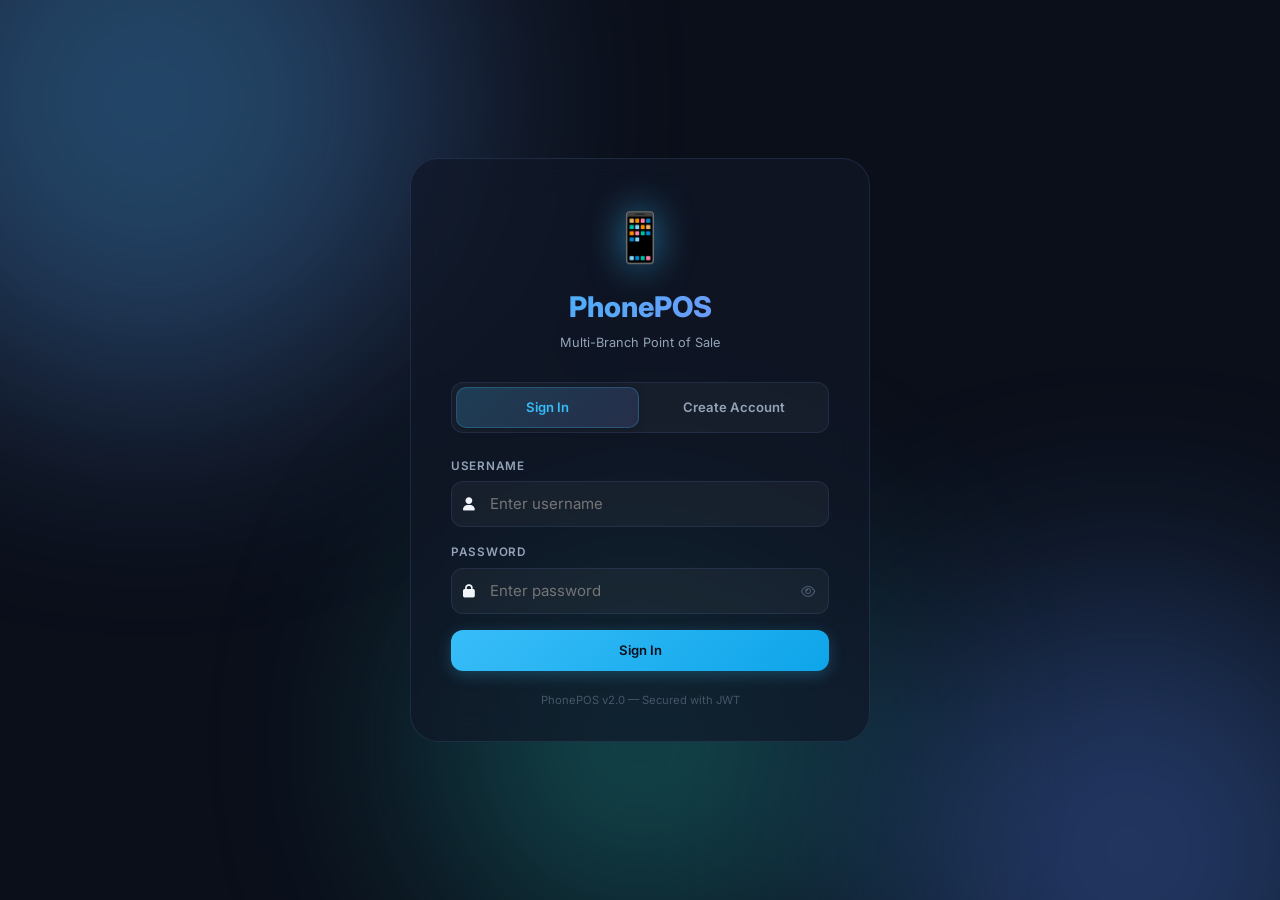
==== frontend/index.html @ 52d99f7e "Stable Version: Login and Dashboard Working" ====
<!DOCTYPE html>
<html lang="en">
<head>
  <meta charset="UTF-8" />
  <meta name="viewport" content="width=device-width, initial-scale=1.0" />
  <title>PhonePOS — Sign In</title>
  <meta name="description" content="Multi-branch phone shop point of sale system. Secure login and account setup." />
  <link rel="preconnect" href="https://fonts.googleapis.com" />
  <link href="https://fonts.googleapis.com/css2?family=Inter:wght@300;400;500;600;700;800&display=swap" rel="stylesheet" />
  <link rel="stylesheet" href="css/style.css" />
  <link rel="stylesheet" href="https://cdnjs.cloudflare.com/ajax/libs/font-awesome/6.5.0/css/all.min.css" crossorigin="anonymous" referrerpolicy="no-referrer" />
</head>
<body class="auth-page">

  <!-- Animated background -->
  <div class="auth-bg">
    <div class="auth-blob blob-1"></div>
    <div class="auth-blob blob-2"></div>
    <div class="auth-blob blob-3"></div>
  </div>

  <div class="auth-card glass" id="authCard">

    <!-- Logo -->
    <div class="auth-logo">
      <div class="logo-icon">📱</div>
      <h1 class="auth-title">PhonePOS</h1>
      <p class="auth-subtitle">Multi-Branch Point of Sale</p>
    </div>

    <!-- Tab switcher -->
    <div class="auth-tabs" id="authTabs">
      <button class="auth-tab active" id="tabLogin"    data-tab="login">Sign In</button>
      <button class="auth-tab"        id="tabRegister" data-tab="register">Create Account</button>
    </div>

    <!-- ── LOGIN FORM ───────────────────────────────────────── -->
    <form id="loginForm" class="auth-form" autocomplete="off">
      <div class="form-group">
        <label for="loginUsername">Username</label>
        <div class="input-wrap">
          <span class="input-icon"><i class="fa-solid fa-user"></i></span>
          <input type="text" id="loginUsername" placeholder="Enter username"
                 required autocomplete="username" />
        </div>
      </div>

      <div class="form-group">
        <label for="loginPassword">Password</label>
        <div class="input-wrap">
          <span class="input-icon"><i class="fa-solid fa-lock"></i></span>
          <input type="password" id="loginPassword" placeholder="Enter password"
                 required autocomplete="current-password" />
          <button type="button" class="pwd-toggle" data-target="loginPassword"><i class="fa-regular fa-eye"></i></button>
        </div>
      </div>

      <div id="loginError" class="alert alert-error hidden"></div>

      <button type="submit" class="btn btn-primary btn-full" id="loginBtn">
        <span class="btn-text">Sign In</span>
        <span class="btn-loader hidden">⏳ Signing in…</span>
      </button>
    </form>

    <!-- ── CREATE ACCOUNT FORM ─────────────────────────────── -->
    <form id="registerForm" class="auth-form hidden" autocomplete="off">

      <!-- First-time setup notice -->
      <div id="setupNotice" class="setup-notice hidden">
        <div class="setup-notice-icon"><i class="fa-solid fa-rocket"></i></div>
        <div>
          <strong>First-Time Setup</strong>
          <p>No accounts exist yet. This will create the <em>admin</em> account for your system.</p>
        </div>
      </div>

      <!-- Already has users — locked -->
      <div id="registrationClosed" class="setup-notice setup-notice-locked hidden">
        <div class="setup-notice-icon"><i class="fa-solid fa-lock"></i></div>
        <div>
          <strong>Registration Closed</strong>
          <p>Ask your system admin to create an account for you, then sign in above.</p>
        </div>
      </div>

      <div id="registerFields">
        <div class="form-group">
          <label for="regUsername">Username</label>
          <div class="input-wrap">
            <span class="input-icon"><i class="fa-solid fa-user"></i></span>
            <input type="text" id="regUsername" placeholder="Choose a username"
                   minlength="3" required autocomplete="off" />
          </div>
        </div>

        <div class="form-group">
          <label for="regPassword">Password</label>
          <div class="input-wrap">
            <span class="input-icon"><i class="fa-solid fa-lock"></i></span>
            <input type="password" id="regPassword" placeholder="Minimum 8 characters"
                   minlength="8" required autocomplete="new-password" />
            <button type="button" class="pwd-toggle" data-target="regPassword"><i class="fa-regular fa-eye"></i></button>
          </div>
        </div>

        <div class="form-group">
          <label for="regConfirm">Confirm Password</label>
          <div class="input-wrap">
            <span class="input-icon"><i class="fa-solid fa-check"></i></span>
            <input type="password" id="regConfirm" placeholder="Re-enter password"
                   minlength="8" required autocomplete="new-password" />
            <button type="button" class="pwd-toggle" data-target="regConfirm"><i class="fa-regular fa-eye"></i></button>
          </div>
        </div>

        <!-- Shop fields (only shown during first-time setup) -->
        <div id="shopFields" class="shop-fields hidden">
          <div class="section-divider">
            <span>Branch Details</span>
          </div>
          <div class="form-group">
            <label for="regShopName">Branch / Shop Name</label>
            <div class="input-wrap">
              <span class="input-icon"><i class="fa-solid fa-store"></i></span>
              <input type="text" id="regShopName" placeholder="e.g. Main Branch"
                     value="Main Branch" />
            </div>
          </div>
          <div class="form-group">
            <label for="regShopLocation">Location</label>
            <div class="input-wrap">
              <span class="input-icon"><i class="fa-solid fa-location-dot"></i></span>
              <input type="text" id="regShopLocation" placeholder="e.g. Nairobi CBD" />
            </div>
          </div>
        </div>

        <div id="registerError" class="alert alert-error hidden"></div>

        <button type="submit" class="btn btn-primary btn-full" id="registerBtn">
          <span class="btn-text">Create Admin Account</span>
          <span class="btn-loader hidden">⏳ Creating…</span>
        </button>
      </div>
    </form>

    <p class="auth-footer">PhonePOS v2.0 &mdash; Secured with JWT</p>
  </div>

  <script src="js/api.js"></script>
  <script src="js/login.js"></script>
</body>
</html>
---- frontend/css/style.css ----
/* ==========================================================
   PhonePOS — Premium Dark UI
   ========================================================== */

/* ── Google Font ──────────────────────────────────────────── */
@import url('https://fonts.googleapis.com/css2?family=Inter:wght@300;400;500;600;700;800&display=swap');

/* ── Design Tokens ────────────────────────────────────────── */
:root {
  /* Palette */
  --clr-bg:          #0b0f1a;
  --clr-surface:     #111827;
  --clr-surface-2:   #1a2233;
  --clr-border:      rgba(99, 131, 200, 0.15);
  --clr-primary:     #38bdf8;
  --clr-primary-dk:  #0ea5e9;
  --clr-accent:      #818cf8;
  --clr-success:     #34d399;
  --clr-danger:      #f87171;
  --clr-warning:     #fbbf24;
  --clr-cash:        #34d399;
  --clr-mpesa:       #38bdf8;
  --clr-card:        #818cf8;

  /* Text */
  --txt-primary:     #f1f5f9;
  --txt-secondary:   #94a3b8;
  --txt-muted:       #475569;

  /* Glass */
  --glass-bg:        rgba(17, 24, 39, 0.7);
  --glass-border:    rgba(99, 131, 200, 0.18);
  --glass-blur:      18px;

  /* Sidebar */
  --sidebar-w:       230px;
  --sidebar-collapsed: 60px;

  /* Spacing & radius */
  --radius-sm:  6px;
  --radius-md:  12px;
  --radius-lg:  20px;
  --radius-xl:  28px;
  --gap:        24px;

  /* Transitions */
  --ease:  cubic-bezier(.4,0,.2,1);
  --t-fast: 150ms;
  --t-med:  250ms;
}

/* ── Reset & Base ─────────────────────────────────────────── */
*, *::before, *::after { box-sizing: border-box; margin: 0; padding: 0; }

html { font-size: 15px; scroll-behavior: smooth; }

body {
  font-family: 'Inter', system-ui, sans-serif;
  background:  var(--clr-bg);
  color:       var(--txt-primary);
  line-height: 1.6;
  min-height:  100vh;
}

a { color: inherit; text-decoration: none; }

/* ── Font Awesome icon sizing ──────────────────────────────── */
.nav-icon i          { font-size: 1.15rem; width: 1.2rem; text-align: center; }
.logo-icon i         { font-size: 2rem; }
.input-icon i        { font-size: .9rem; }
.kpi-icon i          { font-size: 1.6rem; }
.setup-notice-icon i { font-size: 1.4rem; }
.shop-card-icon i    { font-size: 2rem; opacity: .9; }
.btn-logout i        { font-size: .9rem; }
.pwd-toggle i        { font-size: .85rem; pointer-events: none; }
.modal-close i       { font-size: .85rem; pointer-events: none; }
.btn-icon i          { font-size: .8rem; pointer-events: none; }

input, select, button, textarea { font: inherit; }
img { display: block; max-width: 100%; }

/* ── Scrollbar ────────────────────────────────────────────── */
::-webkit-scrollbar { width: 5px; height: 5px; }
::-webkit-scrollbar-track { background: transparent; }
::-webkit-scrollbar-thumb { background: var(--clr-surface-2); border-radius: 999px; }

/* ── Glassmorphism ────────────────────────────────────────── */
.glass {
  background:    var(--glass-bg);
  border:        1px solid var(--glass-border);
  backdrop-filter: blur(var(--glass-blur));
  -webkit-backdrop-filter: blur(var(--glass-blur));
}

/* ── Utility ──────────────────────────────────────────────── */
.hidden { display: none !important; }
.mono   { font-family: 'Courier New', monospace; letter-spacing: .03em; font-size: .85em; }

/* ═══════════════════════════════════════════════════════════
   AUTH PAGE (Login)
   ═══════════════════════════════════════════════════════════ */
.auth-page {
  display:         flex;
  align-items:     center;
  justify-content: center;
  min-height:      100vh;
  overflow:        hidden;
  position:        relative;
}

.auth-bg {
  position: fixed;
  inset:    0;
  z-index:  0;
  pointer-events: none;
}

.auth-blob {
  position:      absolute;
  border-radius: 50%;
  filter:        blur(120px);
  opacity:       .35;
  animation:     blobFloat 8s ease-in-out infinite alternate;
}
.blob-1 {
  width:  600px; height: 600px;
  background: radial-gradient(circle, #38bdf8, #818cf8);
  top: -200px; left: -150px;
}
.blob-2 {
  width:  500px; height: 500px;
  background: radial-gradient(circle, #6366f1, #38bdf8);
  bottom: -200px; right: -100px;
  animation-delay: 4s;
}

@keyframes blobFloat {
  from { transform: translate(0, 0) scale(1); }
  to   { transform: translate(30px, 40px) scale(1.07); }
}

.blob-3 {
  width:  400px; height: 400px;
  background: radial-gradient(circle, #34d399, #0ea5e9);
  top: 60%; left: 50%;
  transform: translateX(-50%);
  animation-delay: 2s;
}

.auth-card {
  position:  relative;
  z-index:   1;
  width:     min(460px, 94vw);
  padding:   40px 40px 32px;
  border-radius: var(--radius-xl);
  animation: fadeUp .5s var(--ease) both;
}

@keyframes fadeUp {
  from { opacity: 0; transform: translateY(30px); }
  to   { opacity: 1; transform: translateY(0); }
}

.auth-logo { text-align: center; margin-bottom: 28px; }

.logo-icon {
  font-size:   3.2rem;
  display:     block;
  margin-bottom: 8px;
  filter:      drop-shadow(0 0 18px rgba(56,189,248,.6));
}

.auth-title {
  font-size: 1.9rem;
  font-weight: 800;
  background: linear-gradient(135deg, var(--clr-primary), var(--clr-accent));
  -webkit-background-clip: text;
  -webkit-text-fill-color: transparent;
  background-clip: text;
}

.auth-subtitle {
  font-size: .85rem;
  color: var(--txt-secondary);
  margin-top: 4px;
}

/* ── Auth Tabs ───────────────────────────────────────────── */
.auth-tabs {
  display:       flex;
  gap:           4px;
  background:    rgba(255,255,255,.04);
  border:        1px solid var(--clr-border);
  border-radius: var(--radius-md);
  padding:       4px;
  margin-bottom: 24px;
}

.auth-tab {
  flex:          1;
  padding:       9px;
  border:        none;
  border-radius: calc(var(--radius-md) - 2px);
  background:    transparent;
  color:         var(--txt-secondary);
  font-size:     .875rem;
  font-weight:   600;
  cursor:        pointer;
  transition:    all var(--t-med) var(--ease);
}

.auth-tab:hover { color: var(--txt-primary); }

.auth-tab.active {
  background:  linear-gradient(135deg, rgba(56,189,248,.2), rgba(129,140,248,.15));
  color:       var(--clr-primary);
  border:      1px solid rgba(56,189,248,.25);
  box-shadow:  0 2px 8px rgba(0,0,0,.2);
}

/* ── Setup Notice ────────────────────────────────────────── */
.setup-notice {
  display:       flex;
  gap:           12px;
  align-items:   flex-start;
  padding:       14px 16px;
  border-radius: var(--radius-md);
  margin-bottom: 18px;
  background:    rgba(56,189,248,.08);
  border:        1px solid rgba(56,189,248,.2);
  font-size:     .82rem;
  line-height:   1.5;
}

.setup-notice strong { display: block; color: var(--clr-primary); margin-bottom: 2px; }
.setup-notice p      { color: var(--txt-secondary); margin: 0; }
.setup-notice-icon   { font-size: 1.5rem; flex-shrink: 0; }

.setup-notice-locked {
  background: rgba(251,191,36,.07);
  border:     1px solid rgba(251,191,36,.2);
}
.setup-notice-locked strong { color: var(--clr-warning); }

/* ── Section divider ─────────────────────────────────────── */
.section-divider {
  display:     flex;
  align-items: center;
  gap:         10px;
  margin:      4px 0 14px;
  font-size:   .72rem;
  font-weight: 700;
  color:       var(--txt-muted);
  text-transform: uppercase;
  letter-spacing: .08em;
}
.section-divider::before,
.section-divider::after {
  content:    '';
  flex:       1;
  height:     1px;
  background: var(--clr-border);
}

/* ── Success flash ───────────────────────────────────────── */
.auth-success-flash {
  position:      absolute;
  bottom:        16px;
  left:          50%;
  transform:     translateX(-50%);
  background:    rgba(52,211,153,.15);
  border:        1px solid rgba(52,211,153,.3);
  color:         var(--clr-success);
  padding:       10px 20px;
  border-radius: var(--radius-md);
  font-size:     .85rem;
  font-weight:   500;
  white-space:   nowrap;
  animation:     fadeUp .3s var(--ease);
}

.auth-form { display: flex; flex-direction: column; gap: 16px; }

.auth-footer {
  text-align:  center;
  color:       var(--txt-muted);
  font-size:   .75rem;
  margin-top:  20px;
}

.shop-fields { display: flex; flex-direction: column; gap: 14px; margin-top: 4px; }

/* ═══════════════════════════════════════════════════════════
   APP PAGE LAYOUT
   ═══════════════════════════════════════════════════════════ */
.app-page {
  display:        grid;
  grid-template-columns: var(--sidebar-w) 1fr;
  min-height:     100vh;
}

/* ── Sidebar ──────────────────────────────────────────────── */
.sidebar {
  position:   sticky;
  top:        0;
  height:     100vh;
  display:    flex;
  flex-direction: column;
  background: var(--clr-surface);
  border-right: 1px solid var(--clr-border);
  padding:    20px 12px;
  overflow-y: auto;
  z-index:    100;
}

.sidebar-logo {
  display:     flex;
  align-items: center;
  gap:         10px;
  padding:     8px 10px 24px;
}

.sidebar-logo .logo-icon { font-size: 1.6rem; filter: drop-shadow(0 0 10px rgba(56,189,248,.5)); }
.logo-label { font-size: 1.1rem; font-weight: 700; color: var(--txt-primary); letter-spacing: .02em; }

.sidebar-nav { flex: 1; display: flex; flex-direction: column; gap: 4px; }

.nav-item {
  display:       flex;
  align-items:   center;
  gap:           10px;
  padding:       10px 12px;
  border-radius: var(--radius-md);
  color:         var(--txt-secondary);
  font-size:     .875rem;
  font-weight:   500;
  transition:    all var(--t-fast) var(--ease);
}
.nav-item:hover {
  background: rgba(56,189,248,.08);
  color: var(--txt-primary);
}
.nav-item.active {
  background: linear-gradient(135deg, rgba(56,189,248,.15), rgba(129,140,248,.1));
  color: var(--clr-primary);
  border: 1px solid rgba(56,189,248,.2);
}
.nav-icon { font-size: 1.1rem; }

.sidebar-footer {
  display:     flex;
  align-items: center;
  gap:         8px;
  padding-top: 16px;
  border-top:  1px solid var(--clr-border);
}

.user-chip { display: flex; align-items: center; gap: 8px; flex: 1; min-width: 0; }

.user-avatar {
  width:         34px;
  height:        34px;
  border-radius: 50%;
  background:    linear-gradient(135deg, var(--clr-primary), var(--clr-accent));
  display:       flex;
  align-items:   center;
  justify-content: center;
  font-size:     .9rem;
  font-weight:   700;
  flex-shrink:   0;
}

.user-info { display: flex; flex-direction: column; min-width: 0; }
.user-name { font-size: .8rem; font-weight: 600; white-space: nowrap; overflow: hidden; text-overflow: ellipsis; }
.user-role { font-size: .7rem; color: var(--txt-secondary); text-transform: capitalize; }

.btn-logout {
  background:    none;
  border:        none;
  cursor:        pointer;
  font-size:     1.1rem;
  color:         var(--txt-muted);
  padding:       4px;
  border-radius: var(--radius-sm);
  transition:    color var(--t-fast);
}
.btn-logout:hover { color: var(--clr-danger); }

/* ── Main Content ─────────────────────────────────────────── */
.main-content {
  display:        flex;
  flex-direction: column;
  padding:        var(--gap);
  gap:            var(--gap);
  min-height:     100vh;
  overflow-x:     hidden;
}

/* ── Topbar ───────────────────────────────────────────────── */
.topbar {
  display:     flex;
  align-items: center;
  justify-content: space-between;
  gap:         16px;
  flex-wrap:   wrap;
}

.topbar-left { display: flex; align-items: center; gap: 12px; }

.page-title { font-size: 1.5rem; font-weight: 700; letter-spacing: -.02em; }

.shop-badge {
  background:    rgba(56,189,248,.1);
  border:        1px solid rgba(56,189,248,.25);
  color:         var(--clr-primary);
  font-size:     .75rem;
  font-weight:   600;
  padding:       4px 12px;
  border-radius: 999px;
}

.topbar-right { display: flex; align-items: center; gap: 10px; }
.topbar-time  { font-size: .82rem; color: var(--txt-secondary); font-variant-numeric: tabular-nums; }

/* ═══════════════════════════════════════════════════════════
   CARDS
   ═══════════════════════════════════════════════════════════ */
.card {
  border-radius: var(--radius-lg);
  padding:       24px;
}

.card-header {
  display:     flex;
  align-items: center;
  justify-content: space-between;
  margin-bottom: 18px;
}

.card-title { font-size: 1rem; font-weight: 600; }

.link-sm { font-size: .8rem; color: var(--clr-primary); opacity: .8; transition: opacity var(--t-fast); }
.link-sm:hover { opacity: 1; }

/* ═══════════════════════════════════════════════════════════
   KPI GRID
   ═══════════════════════════════════════════════════════════ */
.kpi-grid {
  display:               grid;
  grid-template-columns: repeat(auto-fit, minmax(180px, 1fr));
  gap:                   16px;
}

.kpi-card {
  border-radius: var(--radius-lg);
  padding:       22px 20px;
  display:       flex;
  align-items:   center;
  gap:           16px;
  transition:    transform var(--t-med) var(--ease), box-shadow var(--t-med) var(--ease);
}

.kpi-card:hover {
  transform:  translateY(-3px);
  box-shadow: 0 12px 32px rgba(0,0,0,.3);
}

.kpi-icon { font-size: 2rem; }

.kpi-body { display: flex; flex-direction: column; }

.kpi-value {
  font-size:   1.6rem;
  font-weight: 800;
  letter-spacing: -.02em;
  background:  linear-gradient(135deg, var(--clr-primary), var(--clr-accent));
  -webkit-background-clip: text;
  -webkit-text-fill-color: transparent;
  background-clip: text;
}

.kpi-label { font-size: .75rem; color: var(--txt-secondary); margin-top: 2px; }

/* ═══════════════════════════════════════════════════════════
   TABLES
   ═══════════════════════════════════════════════════════════ */
.table-wrap { overflow-x: auto; }

.data-table {
  width:           100%;
  border-collapse: collapse;
  font-size:       .875rem;
}

.data-table th {
  text-align:    left;
  padding:       10px 14px;
  font-size:     .7rem;
  font-weight:   700;
  text-transform: uppercase;
  letter-spacing: .08em;
  color:         var(--txt-muted);
  border-bottom: 1px solid var(--clr-border);
}

.data-table td {
  padding:      12px 14px;
  border-bottom: 1px solid rgba(99,131,200,.07);
  color:        var(--txt-primary);
  vertical-align: middle;
}

.data-table tbody tr { transition: background var(--t-fast); }
.data-table tbody tr:hover { background: rgba(56,189,248,.04); }
.data-table tbody tr:last-child td { border-bottom: none; }

.table-empty {
  text-align: center;
  color:      var(--txt-muted);
  padding:    40px !important;
  font-style: italic;
}

.amount-cell { font-variant-numeric: tabular-nums; font-weight: 600; color: var(--clr-success); }

/* ═══════════════════════════════════════════════════════════
   BADGES
   ═══════════════════════════════════════════════════════════ */
.badge {
  display:       inline-block;
  padding:       3px 10px;
  border-radius: 999px;
  font-size:     .7rem;
  font-weight:   700;
  text-transform: uppercase;
  letter-spacing: .06em;
}

.badge-available { background: rgba(52,211,153,.15); color: var(--clr-success); border: 1px solid rgba(52,211,153,.3); }
.badge-sold      { background: rgba(248,113,113,.12); color: var(--clr-danger);  border: 1px solid rgba(248,113,113,.3); }
.badge-cash      { background: rgba(52,211,153,.12); color: var(--clr-cash);    border: 1px solid rgba(52,211,153,.25); }
.badge-mpesa     { background: rgba(56,189,248,.12); color: var(--clr-mpesa);   border: 1px solid rgba(56,189,248,.25); }
.badge-card      { background: rgba(129,140,248,.12); color: var(--clr-card);   border: 1px solid rgba(129,140,248,.25); }
.badge-role-admin   { background: rgba(251,191,36,.1);  color: var(--clr-warning); border: 1px solid rgba(251,191,36,.25); }
.badge-role-manager { background: rgba(56,189,248,.1);  color: var(--clr-primary); border: 1px solid rgba(56,189,248,.25); }
.badge-role-cashier { background: rgba(52,211,153,.1);  color: var(--clr-success); border: 1px solid rgba(52,211,153,.25); }

/* ═══════════════════════════════════════════════════════════
   BUTTONS
   ═══════════════════════════════════════════════════════════ */
.btn {
  display:       inline-flex;
  align-items:   center;
  justify-content: center;
  gap:           6px;
  padding:       10px 20px;
  border-radius: var(--radius-md);
  font-size:     .875rem;
  font-weight:   600;
  border:        none;
  cursor:        pointer;
  transition:    all var(--t-fast) var(--ease);
  white-space:   nowrap;
}

.btn-primary {
  background:  linear-gradient(135deg, var(--clr-primary), var(--clr-primary-dk));
  color:       #0b0f1a;
  box-shadow:  0 4px 15px rgba(56,189,248,.25);
}
.btn-primary:hover {
  transform:   translateY(-1px);
  box-shadow:  0 8px 24px rgba(56,189,248,.4);
}

.btn-secondary {
  background: linear-gradient(135deg, var(--clr-accent), #6366f1);
  color:      #fff;
  box-shadow: 0 4px 15px rgba(129,140,248,.25);
}
.btn-secondary:hover {
  transform:  translateY(-1px);
  box-shadow: 0 8px 24px rgba(129,140,248,.4);
}

.btn-outline {
  background: transparent;
  color:      var(--clr-primary);
  border:     1px solid rgba(56,189,248,.4);
}
.btn-outline:hover { background: rgba(56,189,248,.08); }

.btn-ghost {
  background: transparent;
  color:      var(--txt-secondary);
}
.btn-ghost:hover { background: rgba(255,255,255,.05); color: var(--txt-primary); }

.btn-full { width: 100%; }
.btn-sm   { padding: 7px 14px; font-size: .8rem; }

.btn:disabled { opacity: .5; cursor: not-allowed; transform: none !important; }

/* ═══════════════════════════════════════════════════════════
   FORMS
   ═══════════════════════════════════════════════════════════ */
.form-group { display: flex; flex-direction: column; gap: 6px; }

.form-group label {
  font-size:   .78rem;
  font-weight: 600;
  color:       var(--txt-secondary);
  text-transform: uppercase;
  letter-spacing: .06em;
}

.form-row { display: grid; grid-template-columns: 1fr 1fr; gap: 14px; }

.input-wrap { position: relative; display: flex; align-items: center; }
.input-icon { position: absolute; left: 12px; font-size: 1rem; pointer-events: none; }

input[type="text"],
input[type="password"],
input[type="number"],
input[type="search"],
input[type="date"],
select {
  width:         100%;
  background:    rgba(255,255,255,.04);
  border:        1px solid var(--clr-border);
  border-radius: var(--radius-md);
  padding:       10px 14px;
  color:         var(--txt-primary);
  transition:    border-color var(--t-fast), box-shadow var(--t-fast);
  outline:       none;
}

.input-wrap input { padding-left: 38px; }

input:focus, select:focus {
  border-color: var(--clr-primary);
  box-shadow:   0 0 0 3px rgba(56,189,248,.15);
}

select { cursor: pointer; }
select option { background: var(--clr-surface); }

.pwd-toggle {
  position:   absolute;
  right:      10px;
  background: none;
  border:     none;
  cursor:     pointer;
  font-size:  1rem;
  color:      var(--txt-muted);
  padding:    4px;
  transition: color var(--t-fast);
}
.pwd-toggle:hover { color: var(--txt-primary); }

/* ── Alerts ───────────────────────────────────────────────── */
.alert {
  padding:       10px 14px;
  border-radius: var(--radius-md);
  font-size:     .82rem;
  font-weight:   500;
}

.alert-error {
  background: rgba(248,113,113,.12);
  border:     1px solid rgba(248,113,113,.25);
  color:      var(--clr-danger);
}

/* ── Filter bar ───────────────────────────────────────────── */
.filter-bar {
  display:       flex;
  gap:           12px;
  align-items:   center;
  padding:       14px 18px;
  border-radius: var(--radius-lg);
  flex-wrap:     wrap;
}

.filter-bar input  { flex: 1; min-width: 200px; }
.filter-bar select { max-width: 160px; }

.date-input { padding: 6px 10px; font-size: .82rem; }

/* ═══════════════════════════════════════════════════════════
   POS LAYOUT
   ═══════════════════════════════════════════════════════════ */
.pos-layout {
  display:               grid;
  grid-template-columns: 1fr 360px;
  gap:                   var(--gap);
  align-items:           start;
}

.pos-left  { display: flex; flex-direction: column; gap: var(--gap); }
.pos-right { position: sticky; top: var(--gap); }

.pos-card  { border-radius: var(--radius-lg); padding: 24px; }
.pos-form  { display: flex; flex-direction: column; gap: 16px; }

/* Receipt */
.receipt-card { border-radius: var(--radius-lg); padding: 28px 24px; }
.receipt-header { text-align: center; padding-bottom: 20px; border-bottom: 1px dashed var(--clr-border); margin-bottom: 20px; }
.receipt-logo { font-size: 1.1rem; font-weight: 800; color: var(--clr-primary); }
.receipt-shop { font-size: .82rem; color: var(--txt-secondary); margin-top: 4px; }
.receipt-date { font-size: .75rem; color: var(--txt-muted); }
.receipt-placeholder { text-align: center; color: var(--txt-muted); padding: 40px 0; font-size: 1.8rem; line-height: 2; }
.receipt-line { display: flex; justify-content: space-between; font-size: .85rem; padding: 8px 0; border-bottom: 1px solid rgba(99,131,200,.07); }
.receipt-line span:last-child { font-weight: 600; }
.receipt-divider { height: 1px; background: var(--clr-border); margin: 16px 0; }
.receipt-status { text-align: center; font-weight: 700; font-size: .9rem; padding: 12px; border-radius: var(--radius-md); }
.receipt-status.success { background: rgba(52,211,153,.1); color: var(--clr-success); }

/* Lookup result */
.lookup-result {
  padding:       12px 14px;
  border-radius: var(--radius-md);
  background:    rgba(56,189,248,.08);
  border:        1px solid rgba(56,189,248,.2);
  font-size:     .85rem;
  color:         var(--txt-primary);
}

/* ═══════════════════════════════════════════════════════════
   PRODUCT GRID
   ═══════════════════════════════════════════════════════════ */
.product-grid {
  display:               grid;
  grid-template-columns: repeat(auto-fill, minmax(200px, 1fr));
  gap:                   16px;
}

.product-card {
  border-radius: var(--radius-lg);
  padding:       20px;
  display:       flex;
  flex-direction: column;
  gap:           12px;
  transition:    transform var(--t-med) var(--ease), box-shadow var(--t-med) var(--ease);
}

.product-card:hover {
  transform:  translateY(-4px);
  box-shadow: 0 16px 40px rgba(0,0,0,.4);
}

.product-icon { font-size: 2.2rem; }
.product-model { font-size: 1rem; font-weight: 700; }
.product-brand { font-size: .8rem; color: var(--txt-secondary); }
.product-price { font-size: .9rem; font-weight: 700; color: var(--clr-success); margin-top: 4px; }
.product-id { font-size: .7rem; color: var(--txt-muted); }

/* ═══════════════════════════════════════════════════════════
   MODALS
   ═══════════════════════════════════════════════════════════ */
.modal-overlay {
  position:        fixed;
  inset:           0;
  background:      rgba(0,0,0,.6);
  backdrop-filter: blur(4px);
  z-index:         200;
  display:         flex;
  align-items:     center;
  justify-content: center;
  padding:         20px;
  animation:       fadeIn var(--t-fast) var(--ease);
}

@keyframes fadeIn { from { opacity: 0; } to { opacity: 1; } }

.modal-box {
  width:         min(480px, 100%);
  border-radius: var(--radius-xl);
  padding:       32px;
  animation:     scaleIn var(--t-med) var(--ease);
}

@keyframes scaleIn {
  from { opacity: 0; transform: scale(.94); }
  to   { opacity: 1; transform: scale(1);   }
}

.modal-header {
  display:       flex;
  align-items:   center;
  justify-content: space-between;
  margin-bottom: 24px;
}

.modal-header h3 { font-size: 1.1rem; font-weight: 700; }

.modal-close {
  background:    none;
  border:        none;
  cursor:        pointer;
  font-size:     1.1rem;
  color:         var(--txt-muted);
  padding:       4px 8px;
  border-radius: var(--radius-sm);
  transition:    background var(--t-fast);
}
.modal-close:hover { background: rgba(255,255,255,.07); color: var(--txt-primary); }

.modal-actions { display: flex; gap: 10px; justify-content: flex-end; margin-top: 8px; }

/* ═══════════════════════════════════════════════════════════
   TOAST NOTIFICATIONS
   ═══════════════════════════════════════════════════════════ */
.toast {
  position:      fixed;
  bottom:        24px;
  right:         24px;
  padding:       14px 20px;
  border-radius: var(--radius-md);
  font-size:     .875rem;
  font-weight:   500;
  z-index:       999;
  transform:     translateY(20px);
  opacity:       0;
  transition:    all var(--t-med) var(--ease);
  max-width:     360px;
  pointer-events: none;
}

.toast.show { transform: translateY(0); opacity: 1; }

.toast-success { background: rgba(52,211,153,.15); border: 1px solid rgba(52,211,153,.3); color: var(--clr-success); }
.toast-error   { background: rgba(248,113,113,.15); border: 1px solid rgba(248,113,113,.3); color: var(--clr-danger); }

/* ═══════════════════════════════════════════════════════════
   SALES SECTION (dashboard)
   ═══════════════════════════════════════════════════════════ */
.sales-section { border-radius: var(--radius-lg); }

/* ═══════════════════════════════════════════════════════════
   PRINT STYLES (receipt)
   ═══════════════════════════════════════════════════════════ */
@media print {
  body * { visibility: hidden; }
  #receiptPanel, #receiptPanel * { visibility: visible; }
  #receiptPanel { position: fixed; inset: 0; background: white; color: black; }
  .sidebar, .topbar, .pos-left, .btn { display: none !important; }
}

/* ═══════════════════════════════════════════════════════════
   RESPONSIVE
   ═══════════════════════════════════════════════════════════ */
@media (max-width: 900px) {
  .app-page { grid-template-columns: var(--sidebar-collapsed) 1fr; }
  .logo-label, .nav-label, .user-info { display: none; }
  .sidebar { padding: 16px 8px; }
  .sidebar-logo { justify-content: center; padding: 8px 4px 20px; }
  .nav-item { justify-content: center; padding: 12px; }
  .pos-layout { grid-template-columns: 1fr; }
  .form-row { grid-template-columns: 1fr; }
  .kpi-grid { grid-template-columns: 1fr 1fr; }
  .users-grid { grid-template-columns: 1fr 1fr; }
}

@media (max-width: 560px) {
  .main-content { padding: 16px; gap: 16px; }
  .kpi-grid { grid-template-columns: 1fr; }
  .auth-card { padding: 32px 24px; }
  .users-grid { grid-template-columns: 1fr; }
  .user-stats-bar { gap: 12px; }
}

/* ═══════════════════════════════════════════════════════════
   USER MANAGEMENT PAGE
   ═══════════════════════════════════════════════════════════ */

/* Stats bar */
.user-stats-bar {
  display:       flex;
  gap:           24px;
  padding:       18px 28px;
  border-radius: var(--radius-lg);
  flex-wrap:     wrap;
}

.user-stat {
  display:        flex;
  flex-direction: column;
  align-items:    center;
  gap:            4px;
  flex:           1;
  min-width:      80px;
}

.user-stat-val {
  font-size:   1.8rem;
  font-weight: 800;
  background:  linear-gradient(135deg, var(--clr-primary), var(--clr-accent));
  -webkit-background-clip: text;
  -webkit-text-fill-color: transparent;
  background-clip: text;
  line-height: 1;
}

.user-stat-lbl {
  font-size:  .7rem;
  color:      var(--txt-muted);
  font-weight: 600;
  text-transform: uppercase;
  letter-spacing: .06em;
}

/* User cards grid */
.users-grid {
  display:               grid;
  grid-template-columns: repeat(auto-fill, minmax(220px, 1fr));
  gap:                   14px;
}

.user-card {
  border-radius: var(--radius-lg);
  padding:       18px 16px;
  display:       flex;
  align-items:   center;
  gap:           14px;
  transition:    transform var(--t-med) var(--ease);
}

.user-card:hover { transform: translateY(-2px); }

.user-card-avatar {
  width:         42px;
  height:        42px;
  border-radius: 50%;
  display:       flex;
  align-items:   center;
  justify-content: center;
  font-size:     1.1rem;
  font-weight:   800;
  flex-shrink:   0;
}
.user-card-avatar.role-admin   { background: linear-gradient(135deg, #fbbf24, #f59e0b); color: #0b0f1a; }
.user-card-avatar.role-manager { background: linear-gradient(135deg, #38bdf8, #0ea5e9); color: #0b0f1a; }
.user-card-avatar.role-cashier { background: linear-gradient(135deg, #34d399, #10b981); color: #0b0f1a; }

.user-card-info { flex: 1; min-width: 0; }
.user-card-name { font-size: .9rem; font-weight: 700; white-space: nowrap; overflow: hidden; text-overflow: ellipsis; }
.user-card-shop { font-size: .75rem; color: var(--txt-secondary); margin-top: 2px; }

/* Table extras */
.current-user-row td { background: rgba(56,189,248,.04); }
.user-table-name { font-weight: 600; }
.you-tag {
  display:       inline-block;
  margin-left:   6px;
  padding:       2px 7px;
  border-radius: 999px;
  font-size:     .65rem;
  font-weight:   700;
  background:    rgba(56,189,248,.12);
  color:         var(--clr-primary);
  border:        1px solid rgba(56,189,248,.25);
  vertical-align: middle;
}

.btn-action {
  background:    none;
  border:        1px solid var(--clr-border);
  color:         var(--txt-secondary);
  border-radius: var(--radius-sm);
  padding:       4px 10px;
  font-size:     .78rem;
  cursor:        pointer;
  transition:    all var(--t-fast);
}
.btn-action:hover { border-color: var(--clr-primary); color: var(--clr-primary); background: rgba(56,189,248,.06); }

/* Role hint */
.role-hint {
  font-size:     .8rem;
  color:         var(--txt-secondary);
  background:    rgba(255,255,255,.03);
  border:        1px solid var(--clr-border);
  border-radius: var(--radius-sm);
  padding:       8px 12px;
  line-height:   1.5;
}
.role-hint strong { color: var(--txt-primary); }

/* My Account info card */
.account-info-card {
  display:       flex;
  align-items:   center;
  gap:           16px;
  padding:       16px;
  border-radius: var(--radius-md);
  margin-bottom: 4px;
}

.account-avatar {
  width:         52px;
  height:        52px;
  border-radius: 50%;
  background:    linear-gradient(135deg, var(--clr-primary), var(--clr-accent));
  display:       flex;
  align-items:   center;
  justify-content: center;
  font-size:     1.4rem;
  font-weight:   800;
  color:         #0b0f1a;
  flex-shrink:   0;
}

.account-username { font-size: 1.1rem; font-weight: 700; }
.account-meta     { font-size: .8rem; color: var(--txt-secondary); text-transform: capitalize; }
.account-details  { display: flex; flex-direction: column; gap: 3px; }

/* Alert success */
.alert-success {
  background: rgba(52,211,153,.1);
  border:     1px solid rgba(52,211,153,.25);
  color:      var(--clr-success);
  padding:    10px 14px;
  border-radius: var(--radius-md);
  font-size:  .82rem;
  font-weight: 500;
}

.txt-muted { color: var(--txt-muted); }

/* ═══════════════════════════════════════════════════════════
   BRANCHES PAGE
   ═══════════════════════════════════════════════════════════ */
.shops-grid {
  display:               grid;
  grid-template-columns: repeat(auto-fill, minmax(240px, 1fr));
  gap:                   16px;
}

.shop-card {
  border-radius: var(--radius-lg);
  padding:       20px;
  cursor:        pointer;
  transition:    transform var(--t-med) var(--ease), box-shadow var(--t-med);
  border:        1px solid var(--clr-border);
  position:      relative;
}
.shop-card:hover {
  transform:    translateY(-3px);
  box-shadow:   0 12px 32px rgba(0,0,0,.3);
}
.shop-card-active {
  border-color: var(--clr-primary) !important;
  box-shadow:   0 0 0 2px rgba(56,189,248,.2);
}

.shop-card-top {
  display:         flex;
  justify-content: space-between;
  align-items:     flex-start;
  margin-bottom:   14px;
}

.shop-card-icon { font-size: 2rem; }

.shop-card-menu { display: flex; gap: 6px; }

.btn-icon {
  background:    rgba(255,255,255,.05);
  border:        1px solid var(--clr-border);
  border-radius: var(--radius-sm);
  width:  30px; height: 30px;
  cursor: pointer;
  display:       flex;
  align-items:   center;
  justify-content: center;
  font-size:     .85rem;
  transition:    all var(--t-fast);
}
.btn-icon:hover        { background: rgba(56,189,248,.1); border-color: var(--clr-primary); }
.btn-icon-danger:hover { background: rgba(239,68,68,.1);  border-color: #ef4444; }

.shop-card-name     { font-size: 1rem; font-weight: 700; margin-bottom: 4px; }
.shop-card-location { font-size: .78rem; color: var(--txt-secondary); margin-bottom: 14px; }

.shop-card-stats {
  display:       flex;
  gap:           16px;
  font-size:     .78rem;
  color:         var(--txt-secondary);
  padding-top:   12px;
  border-top:    1px solid var(--clr-border);
}
.shop-stat strong { color: var(--txt-primary); font-weight: 700; }

/* Table action cell */
.action-cell {
  display:     flex;
  gap:         8px;
  align-items: center;
  flex-wrap:   wrap;
}

.reassign-select {
  background:    var(--clr-surface-2);
  border:        1px solid var(--clr-border);
  color:         var(--txt-primary);
  border-radius: var(--radius-sm);
  padding:       4px 8px;
  font-size:     .78rem;
  cursor:        pointer;
}

.btn-action-danger {
  border-color: rgba(239,68,68,.4);
  color:        #ef4444;
}
.btn-action-danger:hover {
  background:   rgba(239,68,68,.08);
  border-color: #ef4444;
}

/* Sidebar user chip hover (My Account trigger) */
.user-chip {
  cursor:     pointer;
  transition: opacity var(--t-fast);
}
.user-chip:hover { opacity: .8; }

/* ── Toast notifications ─────────────────────────────────── */
.toast {
  position:      fixed;
  bottom:        24px;
  right:         24px;
  z-index:       9999;
  min-width:     260px;
  padding:       14px 20px;
  border-radius: var(--radius-md);
  font-size:     .875rem;
  font-weight:   500;
  box-shadow:    0 8px 24px rgba(0,0,0,.3);
  opacity:       0;
  transform:     translateY(16px);
  transition:    opacity .35s, transform .35s;
  pointer-events: none;
}
.toast.show { opacity: 1; transform: translateY(0); }

.toast-success {
  background: rgba(52,211,153,.15);
  border:     1px solid rgba(52,211,153,.3);
  color:      var(--clr-success);
}
.toast-error {
  background: rgba(239,68,68,.12);
  border:     1px solid rgba(239,68,68,.3);
  color:      #ef4444;
}

@media (max-width: 560px) {
  .shops-grid { grid-template-columns: 1fr; }
  .action-cell { flex-direction: column; align-items: flex-start; }
}
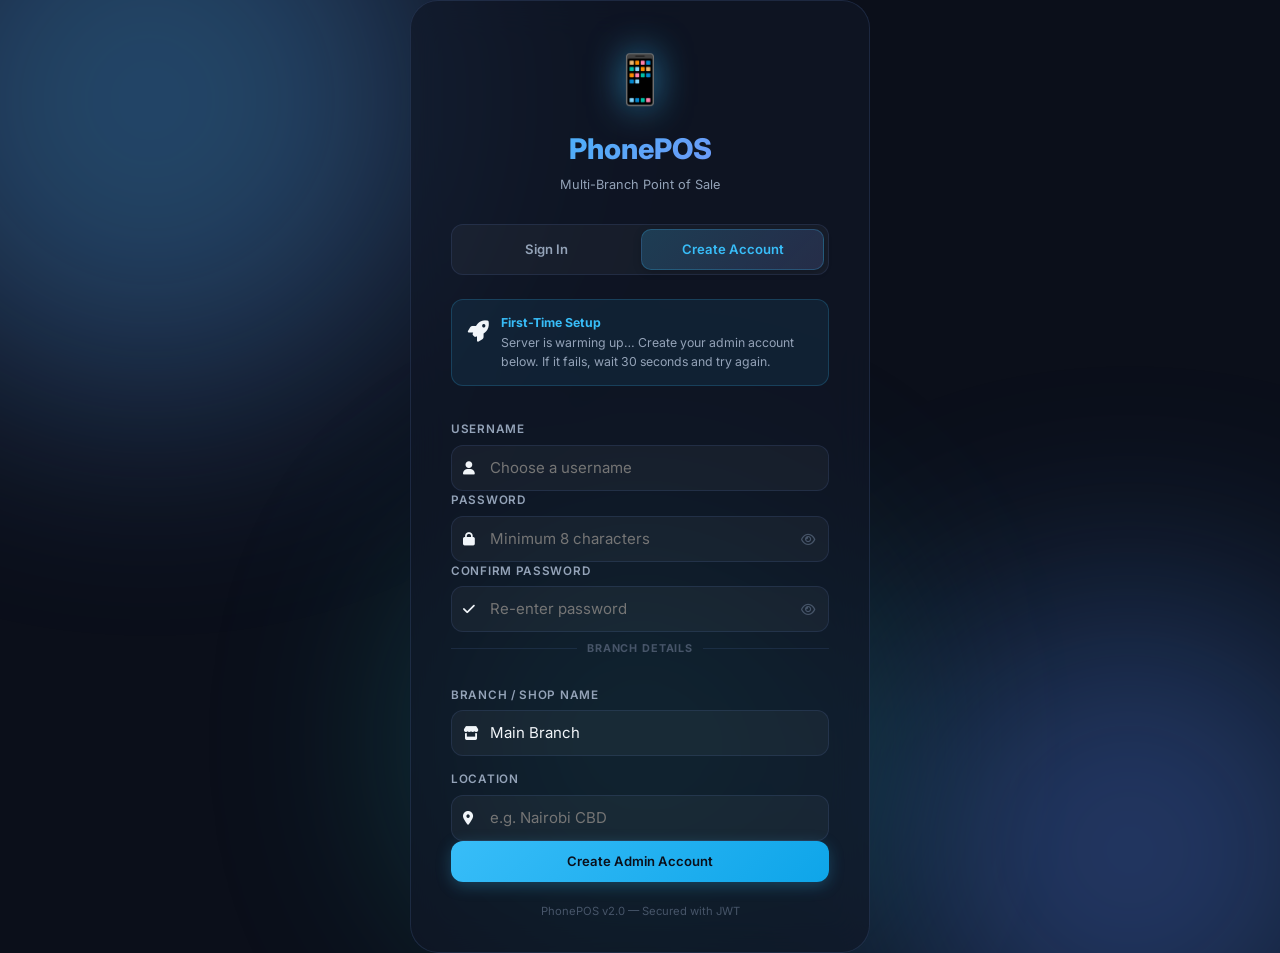
==== commit a7fdfb98: "fix: pin bcrypt 3.2.2 for Linux password hashing and ensure branch setup fields are visible on first" ====
--- a/frontend/index.html
+++ b/frontend/index.html
@@ -114,8 +114,8 @@
           </div>
         </div>
 
-        <!-- Shop fields (only shown during first-time setup) -->
-        <div id="shopFields" class="shop-fields hidden">
+        <!-- Shop fields -->
+        <div id="shopFields" class="shop-fields">
           <div class="section-divider">
             <span>Branch Details</span>
           </div>
--- a/frontend/css/style.css
+++ b/frontend/css/style.css
@@ -541,6 +541,7 @@
 .badge-cash      { background: rgba(52,211,153,.12); color: var(--clr-cash);    border: 1px solid rgba(52,211,153,.25); }
 .badge-mpesa     { background: rgba(56,189,248,.12); color: var(--clr-mpesa);   border: 1px solid rgba(56,189,248,.25); }
 .badge-card      { background: rgba(129,140,248,.12); color: var(--clr-card);   border: 1px solid rgba(129,140,248,.25); }
+.badge-info      { background: rgba(129,140,248,.12); color: var(--clr-accent); border: 1px solid rgba(129,140,248,.25); }
 .badge-role-admin   { background: rgba(251,191,36,.1);  color: var(--clr-warning); border: 1px solid rgba(251,191,36,.25); }
 .badge-role-manager { background: rgba(56,189,248,.1);  color: var(--clr-primary); border: 1px solid rgba(56,189,248,.25); }
 .badge-role-cashier { background: rgba(52,211,153,.1);  color: var(--clr-success); border: 1px solid rgba(52,211,153,.25); }
